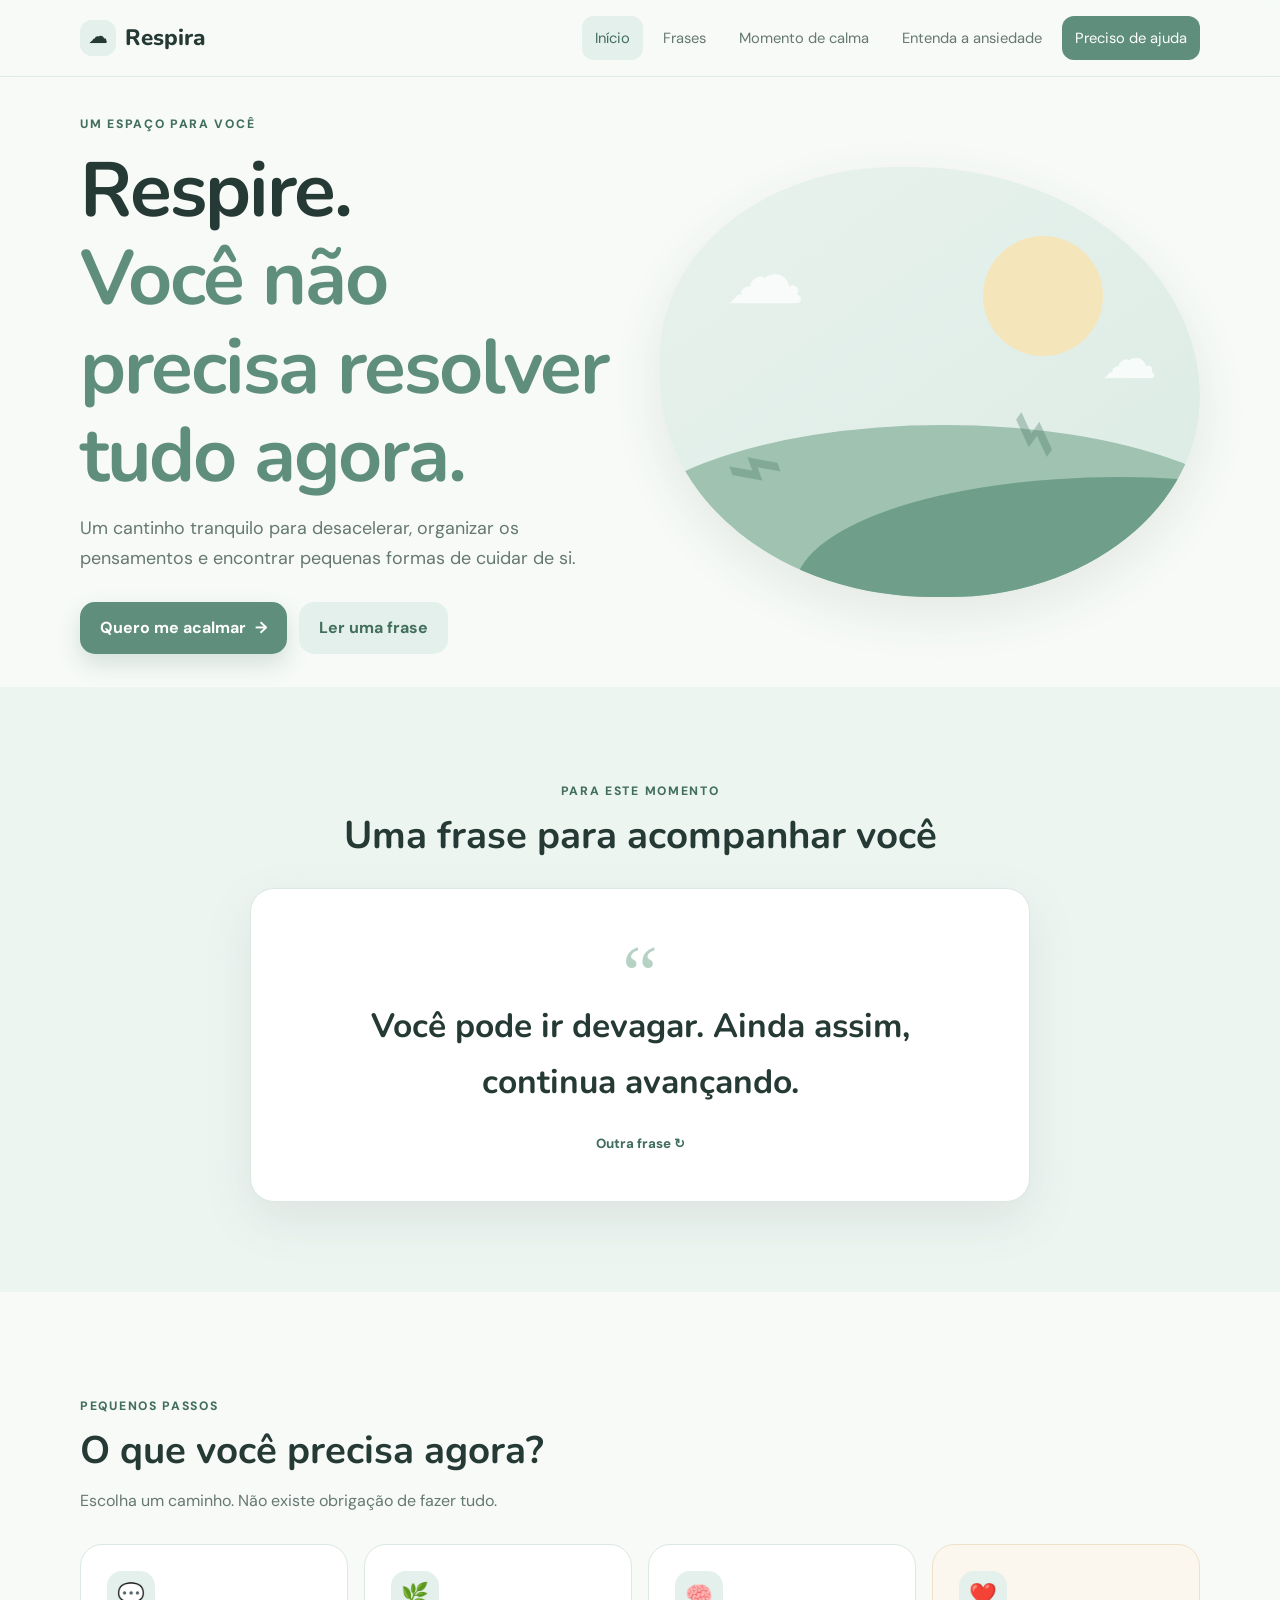
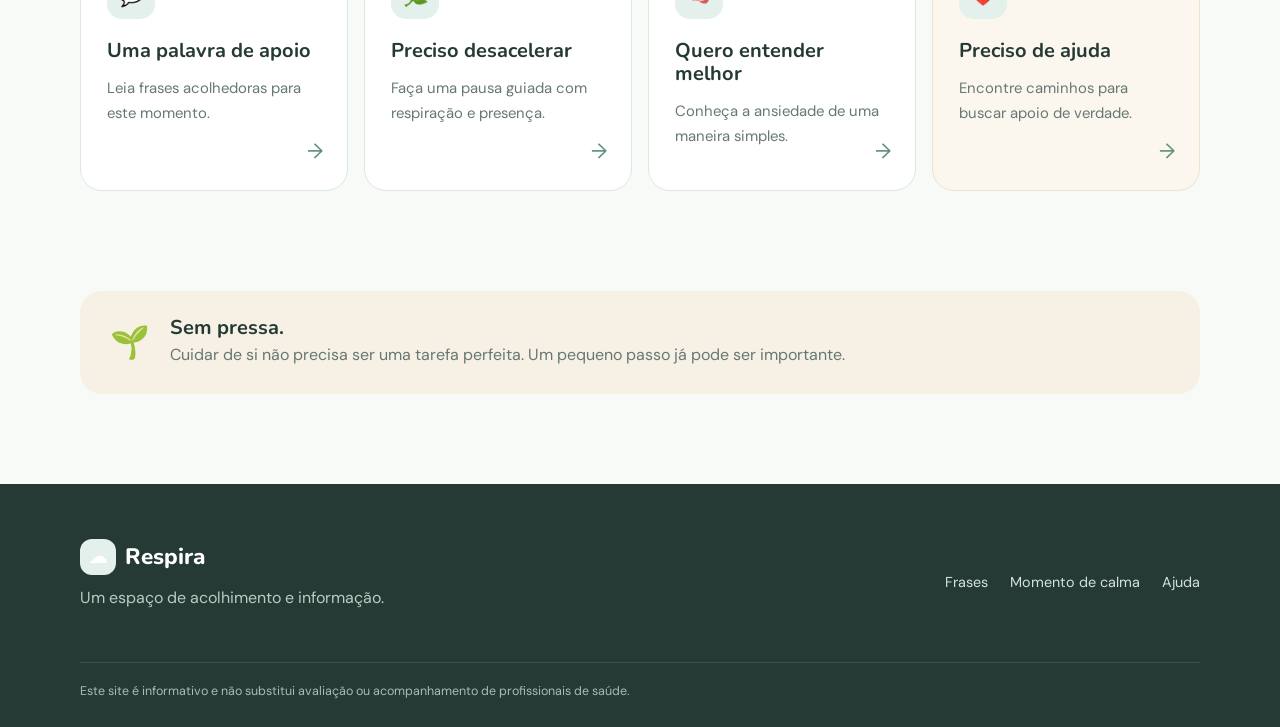
==== index.html @ 77c2d44a "Add files via upload" ====
<!DOCTYPE html>
<html lang="pt-BR">
<head>
  <meta charset="UTF-8">
  <meta name="viewport" content="width=device-width, initial-scale=1.0">
  <meta name="description" content="Um espaço acolhedor com frases, exercícios de calma e informações sobre ansiedade.">
  <title>Respira — Um espaço para desacelerar</title>
  <link rel="preconnect" href="https://fonts.googleapis.com">
  <link rel="preconnect" href="https://fonts.gstatic.com" crossorigin>
  <link href="https://fonts.googleapis.com/css2?family=DM+Sans:wght@400;500;600;700&family=Nunito:wght@600;700;800&display=swap" rel="stylesheet">
  <link rel="stylesheet" href="css/style.css">
</head>
<body>
<header class="site-header">
  <nav class="nav container" aria-label="Navegação principal">
    <a class="logo" href="index.html"><span class="logo-mark">☁</span> Respira</a>
    <button class="menu-toggle" aria-label="Abrir menu" aria-expanded="false">☰</button>
    <div class="nav-links">
      <a class="active" href="index.html">Início</a>
      <a href="frases.html">Frases</a>
      <a href="calma.html">Momento de calma</a>
      <a href="sobre-ansiedade.html">Entenda a ansiedade</a>
      <a class="nav-help" href="ajuda.html">Preciso de ajuda</a>
    </div>
  </nav>
</header>

<main>
<section class="hero container">
  <div class="hero-copy">
    <span class="eyebrow">UM ESPAÇO PARA VOCÊ</span>
    <h1>Respire.<br><span>Você não precisa resolver tudo agora.</span></h1>
    <p>Um cantinho tranquilo para desacelerar, organizar os pensamentos e encontrar pequenas formas de cuidar de si.</p>
    <div class="hero-actions">
      <a class="btn btn-primary" href="calma.html">Quero me acalmar <span>→</span></a>
      <a class="btn btn-soft" href="frases.html">Ler uma frase</a>
    </div>
  </div>
  <div class="hero-art" aria-hidden="true">
    <div class="sun"></div>
    <div class="hill hill-one"></div>
    <div class="hill hill-two"></div>
    <div class="cloud cloud-one">☁</div>
    <div class="cloud cloud-two">☁</div>
    <div class="leaf leaf-one">⌁</div>
    <div class="leaf leaf-two">⌁</div>
  </div>
</section>

<section class="quote-section">
  <div class="container">
    <div class="section-heading centered">
      <span class="eyebrow">PARA ESTE MOMENTO</span>
      <h2>Uma frase para acompanhar você</h2>
    </div>
    <article class="quote-card">
      <span class="quote-icon">“</span>
      <p id="homeQuote">Você pode ir devagar. Ainda assim, continua avançando.</p>
      <button id="newQuote" class="text-button">Outra frase <span>↻</span></button>
    </article>
  </div>
</section>

<section class="features container">
  <div class="section-heading">
    <span class="eyebrow">PEQUENOS PASSOS</span>
    <h2>O que você precisa agora?</h2>
    <p>Escolha um caminho. Não existe obrigação de fazer tudo.</p>
  </div>
  <div class="feature-grid">
    <a class="feature-card" href="frases.html">
      <span class="feature-icon">💬</span><h3>Uma palavra de apoio</h3>
      <p>Leia frases acolhedoras para este momento.</p><span class="arrow">→</span>
    </a>
    <a class="feature-card" href="calma.html">
      <span class="feature-icon">🌿</span><h3>Preciso desacelerar</h3>
      <p>Faça uma pausa guiada com respiração e presença.</p><span class="arrow">→</span>
    </a>
    <a class="feature-card" href="sobre-ansiedade.html">
      <span class="feature-icon">🧠</span><h3>Quero entender melhor</h3>
      <p>Conheça a ansiedade de uma maneira simples.</p><span class="arrow">→</span>
    </a>
    <a class="feature-card feature-card-help" href="ajuda.html">
      <span class="feature-icon">❤️</span><h3>Preciso de ajuda</h3>
      <p>Encontre caminhos para buscar apoio de verdade.</p><span class="arrow">→</span>
    </a>
  </div>
</section>

<section class="gentle-note container">
  <div class="note-icon">🌱</div>
  <div><h3>Sem pressa.</h3><p>Cuidar de si não precisa ser uma tarefa perfeita. Um pequeno passo já pode ser importante.</p></div>
</section>
</main>

<footer class="footer">
  <div class="container footer-inner">
    <div><a class="logo" href="index.html"><span class="logo-mark">☁</span> Respira</a><p>Um espaço de acolhimento e informação.</p></div>
    <div class="footer-links"><a href="frases.html">Frases</a><a href="calma.html">Momento de calma</a><a href="ajuda.html">Ajuda</a></div>
  </div>
  <div class="container disclaimer">Este site é informativo e não substitui avaliação ou acompanhamento de profissionais de saúde.</div>
</footer>
<script src="js/frases.js"></script>
<script src="js/script.js"></script>
</body>
</html>
---- css/style.css ----
:root{
  --bg:#f7faf7;--surface:#fff;--text:#263a35;--muted:#667873;--primary:#5f8f7c;
  --primary-dark:#426e5e;--soft:#e4f0eb;--cream:#f6f0e5;--line:#dce8e2;
  --shadow:0 18px 50px rgba(57,91,79,.10);--radius:24px;
}
*{box-sizing:border-box}html{scroll-behavior:smooth}body{margin:0;background:var(--bg);color:var(--text);font-family:"DM Sans",sans-serif;line-height:1.65}
h1,h2,h3{font-family:Nunito,sans-serif;line-height:1.15;margin:0 0 14px}h1{font-size:clamp(2.6rem,6vw,5rem);letter-spacing:-2px}h2{font-size:clamp(1.8rem,3vw,2.5rem)}h3{font-size:1.25rem}p{color:var(--muted);margin:0 0 16px}
a{color:inherit;text-decoration:none}.container{width:min(1120px,calc(100% - 40px));margin:auto}.site-header{position:sticky;top:0;z-index:20;background:rgba(247,250,247,.9);backdrop-filter:blur(14px);border-bottom:1px solid rgba(220,232,226,.8)}
.nav{min-height:76px;display:flex;align-items:center;justify-content:space-between;gap:25px}.logo{font-family:Nunito,sans-serif;font-size:1.4rem;font-weight:800;display:flex;align-items:center;gap:9px}.logo-mark{display:inline-grid;place-items:center;width:36px;height:36px;border-radius:12px;background:var(--soft);font-size:1.1rem}
.nav-links{display:flex;align-items:center;gap:7px}.nav-links a{padding:10px 13px;border-radius:12px;font-size:.92rem;color:var(--muted)}.nav-links a:hover,.nav-links a.active{background:var(--soft);color:var(--primary-dark)}.nav-links .nav-help{background:var(--primary);color:white}.menu-toggle{display:none;border:0;background:var(--soft);border-radius:12px;padding:9px 12px;font-size:1.2rem;color:var(--primary-dark)}
.hero{min-height:610px;display:grid;grid-template-columns:1fr 1fr;align-items:center;gap:40px}.eyebrow{display:inline-block;color:var(--primary-dark);font-size:.76rem;font-weight:800;letter-spacing:1.7px;margin-bottom:13px}.hero h1 span{color:var(--primary)}.hero-copy>p{font-size:1.12rem;max-width:580px}.hero-actions{display:flex;gap:12px;flex-wrap:wrap;margin-top:28px}
.btn{border:0;border-radius:15px;padding:13px 20px;font-weight:700;font-family:inherit;display:inline-flex;align-items:center;justify-content:center;gap:9px;cursor:pointer;transition:.2s}.btn:hover{transform:translateY(-2px)}.btn-primary{background:var(--primary);color:#fff;box-shadow:0 10px 22px rgba(95,143,124,.22)}.btn-soft{background:var(--soft);color:var(--primary-dark)}
.hero-art{height:430px;border-radius:45% 55% 48% 52%;background:linear-gradient(145deg,#e8f2ed,#dcebe5);position:relative;overflow:hidden;box-shadow:var(--shadow)}.sun{width:120px;height:120px;border-radius:50%;background:#f5e5ba;position:absolute;right:18%;top:16%}.hill{position:absolute;border-radius:50% 50% 0 0}.hill-one{width:125%;height:60%;left:-10%;bottom:-20%;background:#9fc2b1}.hill-two{width:120%;height:52%;left:25%;bottom:-24%;background:#6f9e8b}.cloud{position:absolute;color:#fff;font-size:5rem;opacity:.75}.cloud-one{top:10%;left:12%}.cloud-two{top:34%;right:8%;font-size:3.5rem}.leaf{position:absolute;color:#4d7d6a;font-size:6rem;transform:rotate(-20deg);opacity:.35}.leaf-one{left:12%;bottom:12%}.leaf-two{right:25%;bottom:20%;transform:rotate(35deg)}
.quote-section{padding:90px 0;background:#edf5f1}.section-heading{margin-bottom:30px}.section-heading.centered{text-align:center}.section-heading p{max-width:620px}.centered p{margin-left:auto;margin-right:auto}.quote-card,.big-quote-card{background:#fff;border:1px solid var(--line);border-radius:var(--radius);box-shadow:var(--shadow);text-align:center;padding:45px 35px}.quote-card{max-width:780px;margin:auto}.quote-icon{display:block;font-family:Georgia,serif;font-size:5rem;color:#b6d2c5;height:65px;line-height:1}.quote-card p,.big-quote-card p{font-family:Nunito,sans-serif;font-size:clamp(1.4rem,3vw,2.1rem);font-weight:700;color:var(--text);margin:0 auto 20px;max-width:680px;transition:.15s}.fade{opacity:0}.text-button{border:0;background:none;color:var(--primary-dark);font-weight:800;cursor:pointer;font-family:inherit}.features{padding:100px 0}.feature-grid{display:grid;grid-template-columns:repeat(4,1fr);gap:16px}.feature-card{position:relative;background:var(--surface);border:1px solid var(--line);border-radius:22px;padding:26px;min-height:230px;transition:.25s}.feature-card:hover{transform:translateY(-5px);box-shadow:var(--shadow);border-color:#c5dbd1}.feature-icon{display:grid;place-items:center;width:48px;height:48px;background:var(--soft);border-radius:15px;font-size:1.4rem;margin-bottom:20px}.feature-card p{font-size:.93rem}.arrow{position:absolute;right:24px;bottom:22px;color:var(--primary);font-size:1.3rem}.feature-card-help{background:#fbf7ee;border-color:#eee2cb}
.gentle-note{display:flex;align-items:center;gap:20px;background:var(--cream);padding:25px 30px;border-radius:22px;margin-bottom:90px}.note-icon{font-size:2rem}.gentle-note h3{margin-bottom:3px}.gentle-note p{margin:0}
.footer{background:#263a35;color:#e8f1ed;padding:55px 0 25px}.footer .logo{color:#fff}.footer p{color:#b9cbc3;margin-top:9px}.footer-inner{display:flex;justify-content:space-between;gap:30px}.footer-links{display:flex;gap:22px;align-items:center}.footer-links a{color:#d4e2dc;font-size:.9rem}.disclaimer{border-top:1px solid rgba(255,255,255,.12);margin-top:35px;padding-top:18px;color:#a9bbb4;font-size:.78rem}
.page-hero{padding:95px 0 55px;max-width:900px}.page-hero p{font-size:1.08rem;max-width:700px}.phrase-area{padding-bottom:90px}.big-quote-card{padding:60px 35px}.quote-actions{display:flex;justify-content:center;gap:10px;flex-wrap:wrap}.big-quote-card small{display:block;color:var(--primary);margin-top:15px;height:20px}.phrase-tips{display:grid;grid-template-columns:1fr 1fr;gap:18px;margin-top:22px}.phrase-tips>div{background:var(--soft);border-radius:20px;padding:24px}.phrase-tips span{font-size:1.5rem}.phrase-tips h3{margin-top:8px}
.breathing{padding-bottom:70px}.breathing-card{display:grid;grid-template-columns:420px 1fr;gap:70px;align-items:center;background:#fff;border:1px solid var(--line);border-radius:30px;padding:55px;box-shadow:var(--shadow)}.breathing-circle{width:310px;height:310px;margin:auto;border-radius:50%;display:grid;place-items:center;background:var(--soft);box-shadow:inset 0 0 0 22px rgba(255,255,255,.6),0 0 0 1px var(--line);font-family:Nunito,sans-serif;font-size:1.7rem;font-weight:800;color:var(--primary-dark);transition:transform 4s ease,background .5s}.breathing-circle.inhale{transform:scale(1.16);background:#d9ebe3}.breathing-circle.hold{transform:scale(1.16);background:#e4efe9}.breathing-circle.exhale{transform:scale(1);background:#eaf3ef}.breathing-info p{max-width:550px}.grounding{padding-bottom:100px}.grounding-grid{display:grid;grid-template-columns:repeat(5,1fr);gap:12px}.grounding-grid>div{text-align:center;background:#fff;border:1px solid var(--line);padding:25px 15px;border-radius:18px}.grounding-grid strong{display:block;font:800 2.2rem Nunito;color:var(--primary)}
.content-section{padding-bottom:100px;display:grid;grid-template-columns:1fr 1fr;gap:20px}.content-card{background:#fff;border:1px solid var(--line);border-radius:24px;padding:30px}.content-card h2{font-size:1.6rem}.check-list p{margin:10px 0}.info-banner{grid-column:1/-1;background:var(--cream);border-radius:20px;padding:25px;color:#665b47}.info-banner strong{color:#4e493e}
.help-grid{display:grid;grid-template-columns:1fr 1fr;gap:20px;padding-bottom:30px}.help-card{background:#fff;border:1px solid var(--line);border-radius:24px;padding:30px}.help-card h2{font-size:1.6rem}.help-card .feature-icon{margin-bottom:15px}.card-link{font-weight:800;color:var(--primary-dark)}.help-emergency{background:#fff8f2;border-color:#efdcc9}.strong{font-weight:800;color:#715640}.youth-note{background:var(--soft);border-radius:28px;padding:35px;display:flex;justify-content:space-between;align-items:center;margin-bottom:100px}.youth-note p{max-width:700px}.large-emoji{font-size:5rem}
@media(max-width:900px){.nav-links{gap:2px}.nav-links a{padding:9px}.hero{grid-template-columns:1fr;padding-top:55px}.hero-art{height:330px}.feature-grid{grid-template-columns:1fr 1fr}.breathing-card{grid-template-columns:1fr;gap:35px;text-align:center}.breathing-circle{width:270px;height:270px}.breathing-info p{margin-left:auto;margin-right:auto}.grounding-grid{grid-template-columns:repeat(3,1fr)}}
@media(max-width:700px){.container{width:min(100% - 28px,1120px)}.nav{min-height:68px}.menu-toggle{display:block}.nav-links{display:none;position:absolute;top:68px;left:0;right:0;background:rgba(247,250,247,.98);padding:12px 14px 18px;flex-direction:column;align-items:stretch;border-bottom:1px solid var(--line);box-shadow:0 15px 25px rgba(40,70,60,.08)}.nav-links.open{display:flex}.nav-links a{padding:12px 14px}.hero{min-height:auto;padding:65px 0 70px}.hero-art{height:270px}.quote-section,.features{padding:70px 0}.feature-grid,.phrase-tips,.help-grid,.content-section{grid-template-columns:1fr}.grounding-grid{grid-template-columns:1fr 1fr}.info-banner{grid-column:auto}.footer-inner{flex-direction:column}.footer-links{flex-wrap:wrap}.page-hero{padding:65px 0 40px}.breathing-card{padding:30px 20px}.breathing-circle{width:230px;height:230px}.youth-note{margin-bottom:70px}.large-emoji{display:none}h1{letter-spacing:-1px}}
@media(prefers-reduced-motion:reduce){*{scroll-behavior:auto!important;transition:none!important}}
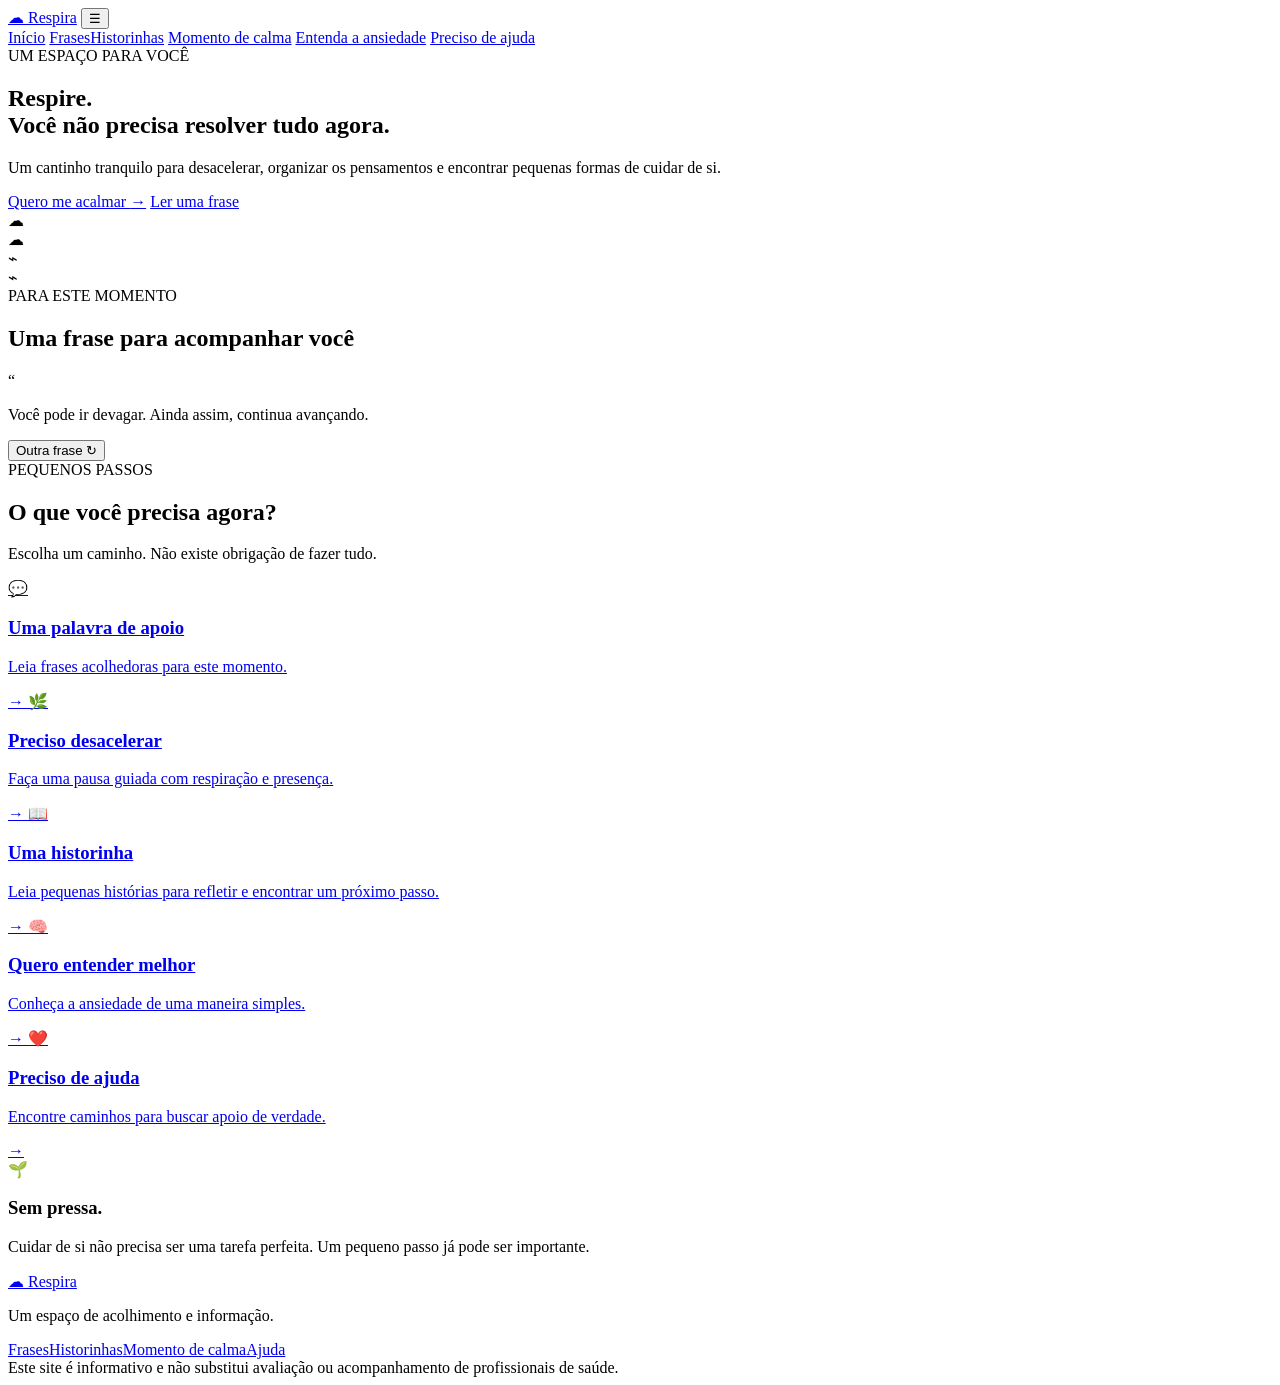
==== commit 05942294: "Add files via upload" ====
--- a/index.html
+++ b/index.html
@@ -17,7 +17,7 @@
     <button class="menu-toggle" aria-label="Abrir menu" aria-expanded="false">☰</button>
     <div class="nav-links">
       <a class="active" href="index.html">Início</a>
-      <a href="frases.html">Frases</a>
+      <a href="frases.html">Frases</a><a href="historinhas.html">Historinhas</a>
       <a href="calma.html">Momento de calma</a>
       <a href="sobre-ansiedade.html">Entenda a ansiedade</a>
       <a class="nav-help" href="ajuda.html">Preciso de ajuda</a>
@@ -76,6 +76,10 @@
       <span class="feature-icon">🌿</span><h3>Preciso desacelerar</h3>
       <p>Faça uma pausa guiada com respiração e presença.</p><span class="arrow">→</span>
     </a>
+    <a class="feature-card" href="historinhas.html">
+      <span class="feature-icon">📖</span><h3>Uma historinha</h3>
+      <p>Leia pequenas histórias para refletir e encontrar um próximo passo.</p><span class="arrow">→</span>
+    </a>
     <a class="feature-card" href="sobre-ansiedade.html">
       <span class="feature-icon">🧠</span><h3>Quero entender melhor</h3>
       <p>Conheça a ansiedade de uma maneira simples.</p><span class="arrow">→</span>
@@ -96,7 +100,7 @@
 <footer class="footer">
   <div class="container footer-inner">
     <div><a class="logo" href="index.html"><span class="logo-mark">☁</span> Respira</a><p>Um espaço de acolhimento e informação.</p></div>
-    <div class="footer-links"><a href="frases.html">Frases</a><a href="calma.html">Momento de calma</a><a href="ajuda.html">Ajuda</a></div>
+    <div class="footer-links"><a href="frases.html">Frases</a><a href="historinhas.html">Historinhas</a><a href="calma.html">Momento de calma</a><a href="ajuda.html">Ajuda</a></div>
   </div>
   <div class="container disclaimer">Este site é informativo e não substitui avaliação ou acompanhamento de profissionais de saúde.</div>
 </footer>
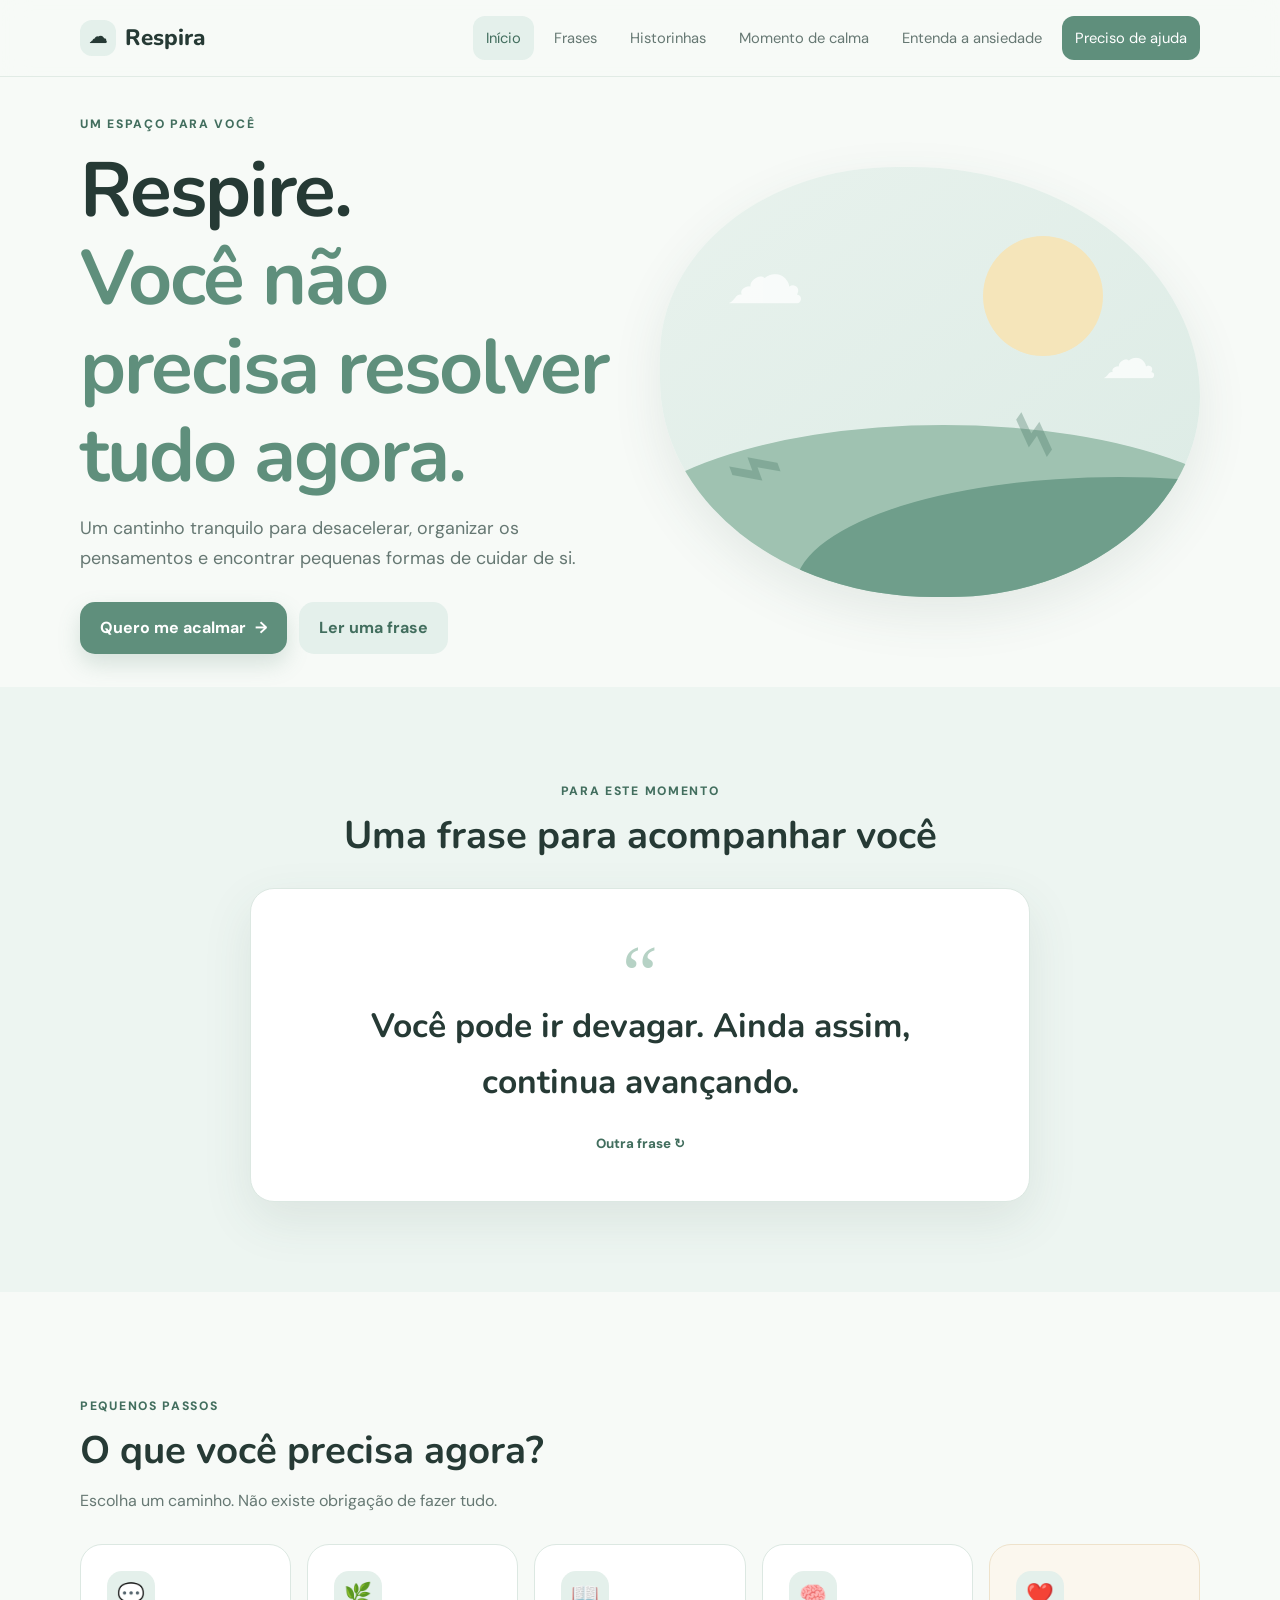
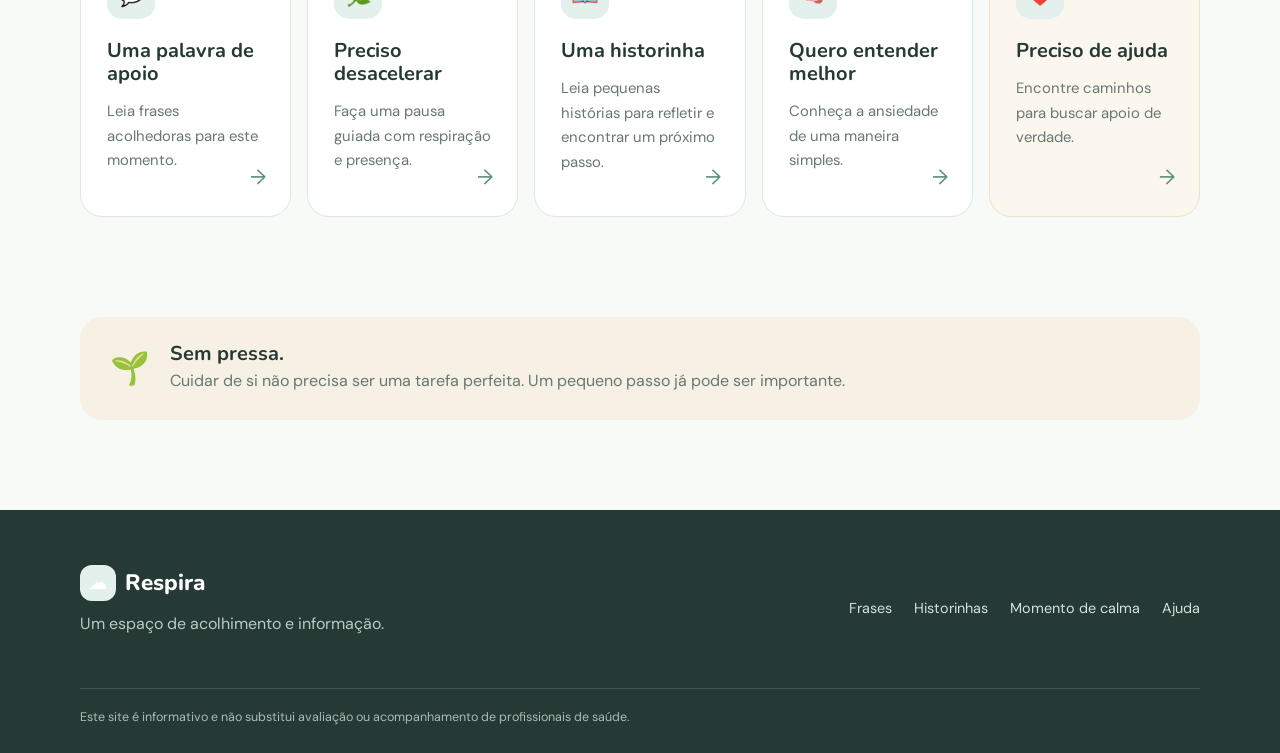
==== commit 843ff0f2: "Update index.html" ====
--- a/index.html
+++ b/index.html
@@ -8,7 +8,7 @@
   <link rel="preconnect" href="https://fonts.googleapis.com">
   <link rel="preconnect" href="https://fonts.gstatic.com" crossorigin>
   <link href="https://fonts.googleapis.com/css2?family=DM+Sans:wght@400;500;600;700&family=Nunito:wght@600;700;800&display=swap" rel="stylesheet">
-  <link rel="stylesheet" href="css/style.css">
+  <link rel="stylesheet" href="style.css">
 </head>
 <body>
 <header class="site-header">
@@ -107,4 +107,4 @@
 <script src="js/frases.js"></script>
 <script src="js/script.js"></script>
 </body>
-</html>+</html>
--- a/style.css
+++ b/style.css
@@ -0,0 +1,40 @@
+:root{
+  --bg:#f7faf7;--surface:#fff;--text:#263a35;--muted:#667873;--primary:#5f8f7c;
+  --primary-dark:#426e5e;--soft:#e4f0eb;--cream:#f6f0e5;--line:#dce8e2;
+  --shadow:0 18px 50px rgba(57,91,79,.10);--radius:24px;
+}
+*{box-sizing:border-box}html{scroll-behavior:smooth}body{margin:0;background:var(--bg);color:var(--text);font-family:"DM Sans",sans-serif;line-height:1.65}
+h1,h2,h3{font-family:Nunito,sans-serif;line-height:1.15;margin:0 0 14px}h1{font-size:clamp(2.6rem,6vw,5rem);letter-spacing:-2px}h2{font-size:clamp(1.8rem,3vw,2.5rem)}h3{font-size:1.25rem}p{color:var(--muted);margin:0 0 16px}
+a{color:inherit;text-decoration:none}.container{width:min(1120px,calc(100% - 40px));margin:auto}.site-header{position:sticky;top:0;z-index:20;background:rgba(247,250,247,.9);backdrop-filter:blur(14px);border-bottom:1px solid rgba(220,232,226,.8)}
+.nav{min-height:76px;display:flex;align-items:center;justify-content:space-between;gap:25px}.logo{font-family:Nunito,sans-serif;font-size:1.4rem;font-weight:800;display:flex;align-items:center;gap:9px}.logo-mark{display:inline-grid;place-items:center;width:36px;height:36px;border-radius:12px;background:var(--soft);font-size:1.1rem}
+.nav-links{display:flex;align-items:center;gap:7px}.nav-links a{padding:10px 13px;border-radius:12px;font-size:.92rem;color:var(--muted)}.nav-links a:hover,.nav-links a.active{background:var(--soft);color:var(--primary-dark)}.nav-links .nav-help{background:var(--primary);color:white}.menu-toggle{display:none;border:0;background:var(--soft);border-radius:12px;padding:9px 12px;font-size:1.2rem;color:var(--primary-dark)}
+.hero{min-height:610px;display:grid;grid-template-columns:1fr 1fr;align-items:center;gap:40px}.eyebrow{display:inline-block;color:var(--primary-dark);font-size:.76rem;font-weight:800;letter-spacing:1.7px;margin-bottom:13px}.hero h1 span{color:var(--primary)}.hero-copy>p{font-size:1.12rem;max-width:580px}.hero-actions{display:flex;gap:12px;flex-wrap:wrap;margin-top:28px}
+.btn{border:0;border-radius:15px;padding:13px 20px;font-weight:700;font-family:inherit;display:inline-flex;align-items:center;justify-content:center;gap:9px;cursor:pointer;transition:.2s}.btn:hover{transform:translateY(-2px)}.btn-primary{background:var(--primary);color:#fff;box-shadow:0 10px 22px rgba(95,143,124,.22)}.btn-soft{background:var(--soft);color:var(--primary-dark)}
+.hero-art{height:430px;border-radius:45% 55% 48% 52%;background:linear-gradient(145deg,#e8f2ed,#dcebe5);position:relative;overflow:hidden;box-shadow:var(--shadow)}.sun{width:120px;height:120px;border-radius:50%;background:#f5e5ba;position:absolute;right:18%;top:16%}.hill{position:absolute;border-radius:50% 50% 0 0}.hill-one{width:125%;height:60%;left:-10%;bottom:-20%;background:#9fc2b1}.hill-two{width:120%;height:52%;left:25%;bottom:-24%;background:#6f9e8b}.cloud{position:absolute;color:#fff;font-size:5rem;opacity:.75}.cloud-one{top:10%;left:12%}.cloud-two{top:34%;right:8%;font-size:3.5rem}.leaf{position:absolute;color:#4d7d6a;font-size:6rem;transform:rotate(-20deg);opacity:.35}.leaf-one{left:12%;bottom:12%}.leaf-two{right:25%;bottom:20%;transform:rotate(35deg)}
+.quote-section{padding:90px 0;background:#edf5f1}.section-heading{margin-bottom:30px}.section-heading.centered{text-align:center}.section-heading p{max-width:620px}.centered p{margin-left:auto;margin-right:auto}.quote-card,.big-quote-card{background:#fff;border:1px solid var(--line);border-radius:var(--radius);box-shadow:var(--shadow);text-align:center;padding:45px 35px}.quote-card{max-width:780px;margin:auto}.quote-icon{display:block;font-family:Georgia,serif;font-size:5rem;color:#b6d2c5;height:65px;line-height:1}.quote-card p,.big-quote-card p{font-family:Nunito,sans-serif;font-size:clamp(1.4rem,3vw,2.1rem);font-weight:700;color:var(--text);margin:0 auto 20px;max-width:680px;transition:.15s}.fade{opacity:0}.text-button{border:0;background:none;color:var(--primary-dark);font-weight:800;cursor:pointer;font-family:inherit}.features{padding:100px 0}.feature-grid{display:grid;grid-template-columns:repeat(4,1fr);gap:16px}.feature-card{position:relative;background:var(--surface);border:1px solid var(--line);border-radius:22px;padding:26px;min-height:230px;transition:.25s}.feature-card:hover{transform:translateY(-5px);box-shadow:var(--shadow);border-color:#c5dbd1}.feature-icon{display:grid;place-items:center;width:48px;height:48px;background:var(--soft);border-radius:15px;font-size:1.4rem;margin-bottom:20px}.feature-card p{font-size:.93rem}.arrow{position:absolute;right:24px;bottom:22px;color:var(--primary);font-size:1.3rem}.feature-card-help{background:#fbf7ee;border-color:#eee2cb}
+.gentle-note{display:flex;align-items:center;gap:20px;background:var(--cream);padding:25px 30px;border-radius:22px;margin-bottom:90px}.note-icon{font-size:2rem}.gentle-note h3{margin-bottom:3px}.gentle-note p{margin:0}
+.footer{background:#263a35;color:#e8f1ed;padding:55px 0 25px}.footer .logo{color:#fff}.footer p{color:#b9cbc3;margin-top:9px}.footer-inner{display:flex;justify-content:space-between;gap:30px}.footer-links{display:flex;gap:22px;align-items:center}.footer-links a{color:#d4e2dc;font-size:.9rem}.disclaimer{border-top:1px solid rgba(255,255,255,.12);margin-top:35px;padding-top:18px;color:#a9bbb4;font-size:.78rem}
+.page-hero{padding:95px 0 55px;max-width:900px}.page-hero p{font-size:1.08rem;max-width:700px}.phrase-area{padding-bottom:90px}.big-quote-card{padding:60px 35px}.quote-actions{display:flex;justify-content:center;gap:10px;flex-wrap:wrap}.big-quote-card small{display:block;color:var(--primary);margin-top:15px;height:20px}.phrase-tips{display:grid;grid-template-columns:1fr 1fr;gap:18px;margin-top:22px}.phrase-tips>div{background:var(--soft);border-radius:20px;padding:24px}.phrase-tips span{font-size:1.5rem}.phrase-tips h3{margin-top:8px}
+.breathing{padding-bottom:70px}.breathing-card{display:grid;grid-template-columns:420px 1fr;gap:70px;align-items:center;background:#fff;border:1px solid var(--line);border-radius:30px;padding:55px;box-shadow:var(--shadow)}.breathing-circle{width:310px;height:310px;margin:auto;border-radius:50%;display:grid;place-items:center;background:var(--soft);box-shadow:inset 0 0 0 22px rgba(255,255,255,.6),0 0 0 1px var(--line);font-family:Nunito,sans-serif;font-size:1.7rem;font-weight:800;color:var(--primary-dark);transition:transform 4s ease,background .5s}.breathing-circle.inhale{transform:scale(1.16);background:#d9ebe3}.breathing-circle.hold{transform:scale(1.16);background:#e4efe9}.breathing-circle.exhale{transform:scale(1);background:#eaf3ef}.breathing-info p{max-width:550px}.grounding{padding-bottom:100px}.grounding-grid{display:grid;grid-template-columns:repeat(5,1fr);gap:12px}.grounding-grid>div{text-align:center;background:#fff;border:1px solid var(--line);padding:25px 15px;border-radius:18px}.grounding-grid strong{display:block;font:800 2.2rem Nunito;color:var(--primary)}
+.content-section{padding-bottom:100px;display:grid;grid-template-columns:1fr 1fr;gap:20px}.content-card{background:#fff;border:1px solid var(--line);border-radius:24px;padding:30px}.content-card h2{font-size:1.6rem}.check-list p{margin:10px 0}.info-banner{grid-column:1/-1;background:var(--cream);border-radius:20px;padding:25px;color:#665b47}.info-banner strong{color:#4e493e}
+.help-grid{display:grid;grid-template-columns:1fr 1fr;gap:20px;padding-bottom:30px}.help-card{background:#fff;border:1px solid var(--line);border-radius:24px;padding:30px}.help-card h2{font-size:1.6rem}.help-card .feature-icon{margin-bottom:15px}.card-link{font-weight:800;color:var(--primary-dark)}.help-emergency{background:#fff8f2;border-color:#efdcc9}.strong{font-weight:800;color:#715640}.youth-note{background:var(--soft);border-radius:28px;padding:35px;display:flex;justify-content:space-between;align-items:center;margin-bottom:100px}.youth-note p{max-width:700px}.large-emoji{font-size:5rem}
+@media(max-width:900px){.nav-links{gap:2px}.nav-links a{padding:9px}.hero{grid-template-columns:1fr;padding-top:55px}.hero-art{height:330px}.feature-grid{grid-template-columns:1fr 1fr}.breathing-card{grid-template-columns:1fr;gap:35px;text-align:center}.breathing-circle{width:270px;height:270px}.breathing-info p{margin-left:auto;margin-right:auto}.grounding-grid{grid-template-columns:repeat(3,1fr)}}
+@media(max-width:700px){.container{width:min(100% - 28px,1120px)}.nav{min-height:68px}.menu-toggle{display:block}.nav-links{display:none;position:absolute;top:68px;left:0;right:0;background:rgba(247,250,247,.98);padding:12px 14px 18px;flex-direction:column;align-items:stretch;border-bottom:1px solid var(--line);box-shadow:0 15px 25px rgba(40,70,60,.08)}.nav-links.open{display:flex}.nav-links a{padding:12px 14px}.hero{min-height:auto;padding:65px 0 70px}.hero-art{height:270px}.quote-section,.features{padding:70px 0}.feature-grid,.phrase-tips,.help-grid,.content-section{grid-template-columns:1fr}.grounding-grid{grid-template-columns:1fr 1fr}.info-banner{grid-column:auto}.footer-inner{flex-direction:column}.footer-links{flex-wrap:wrap}.page-hero{padding:65px 0 40px}.breathing-card{padding:30px 20px}.breathing-circle{width:230px;height:230px}.youth-note{margin-bottom:70px}.large-emoji{display:none}h1{letter-spacing:-1px}}
+@media(prefers-reduced-motion:reduce){*{scroll-behavior:auto!important;transition:none!important}}
+
+/* Historinhas e dicas adicionais */
+.stories-area{display:grid;grid-template-columns:1fr 1fr;gap:20px;padding-bottom:55px}
+.story-card,.tip-card{background:#fff;border:1px solid var(--line);border-radius:24px;padding:30px;box-shadow:0 10px 30px rgba(57,91,79,.05)}
+.story-emoji{display:block;font-size:2rem;margin-bottom:12px}
+.story-card h2{font-size:1.7rem;margin-bottom:14px}
+.story-reflection{margin-top:18px;padding:16px 18px;border-radius:16px;background:var(--soft);color:var(--primary-dark)}
+.story-reflection strong{display:block;margin-bottom:4px}
+.story-ending{padding:25px 0 95px}
+.extra-tips{padding-bottom:95px}
+.extra-tips-grid{display:grid;grid-template-columns:repeat(3,1fr);gap:16px;margin-bottom:22px}
+.tip-card h3{margin-bottom:10px}
+.tip-card p{margin:0}
+@media(max-width:800px){.stories-area{grid-template-columns:1fr}.extra-tips-grid{grid-template-columns:1fr 1fr}}
+@media(max-width:600px){.extra-tips-grid{grid-template-columns:1fr}.story-card,.tip-card{padding:24px}}
+
+@media(min-width:901px){.feature-grid{grid-template-columns:repeat(5,1fr)}}
